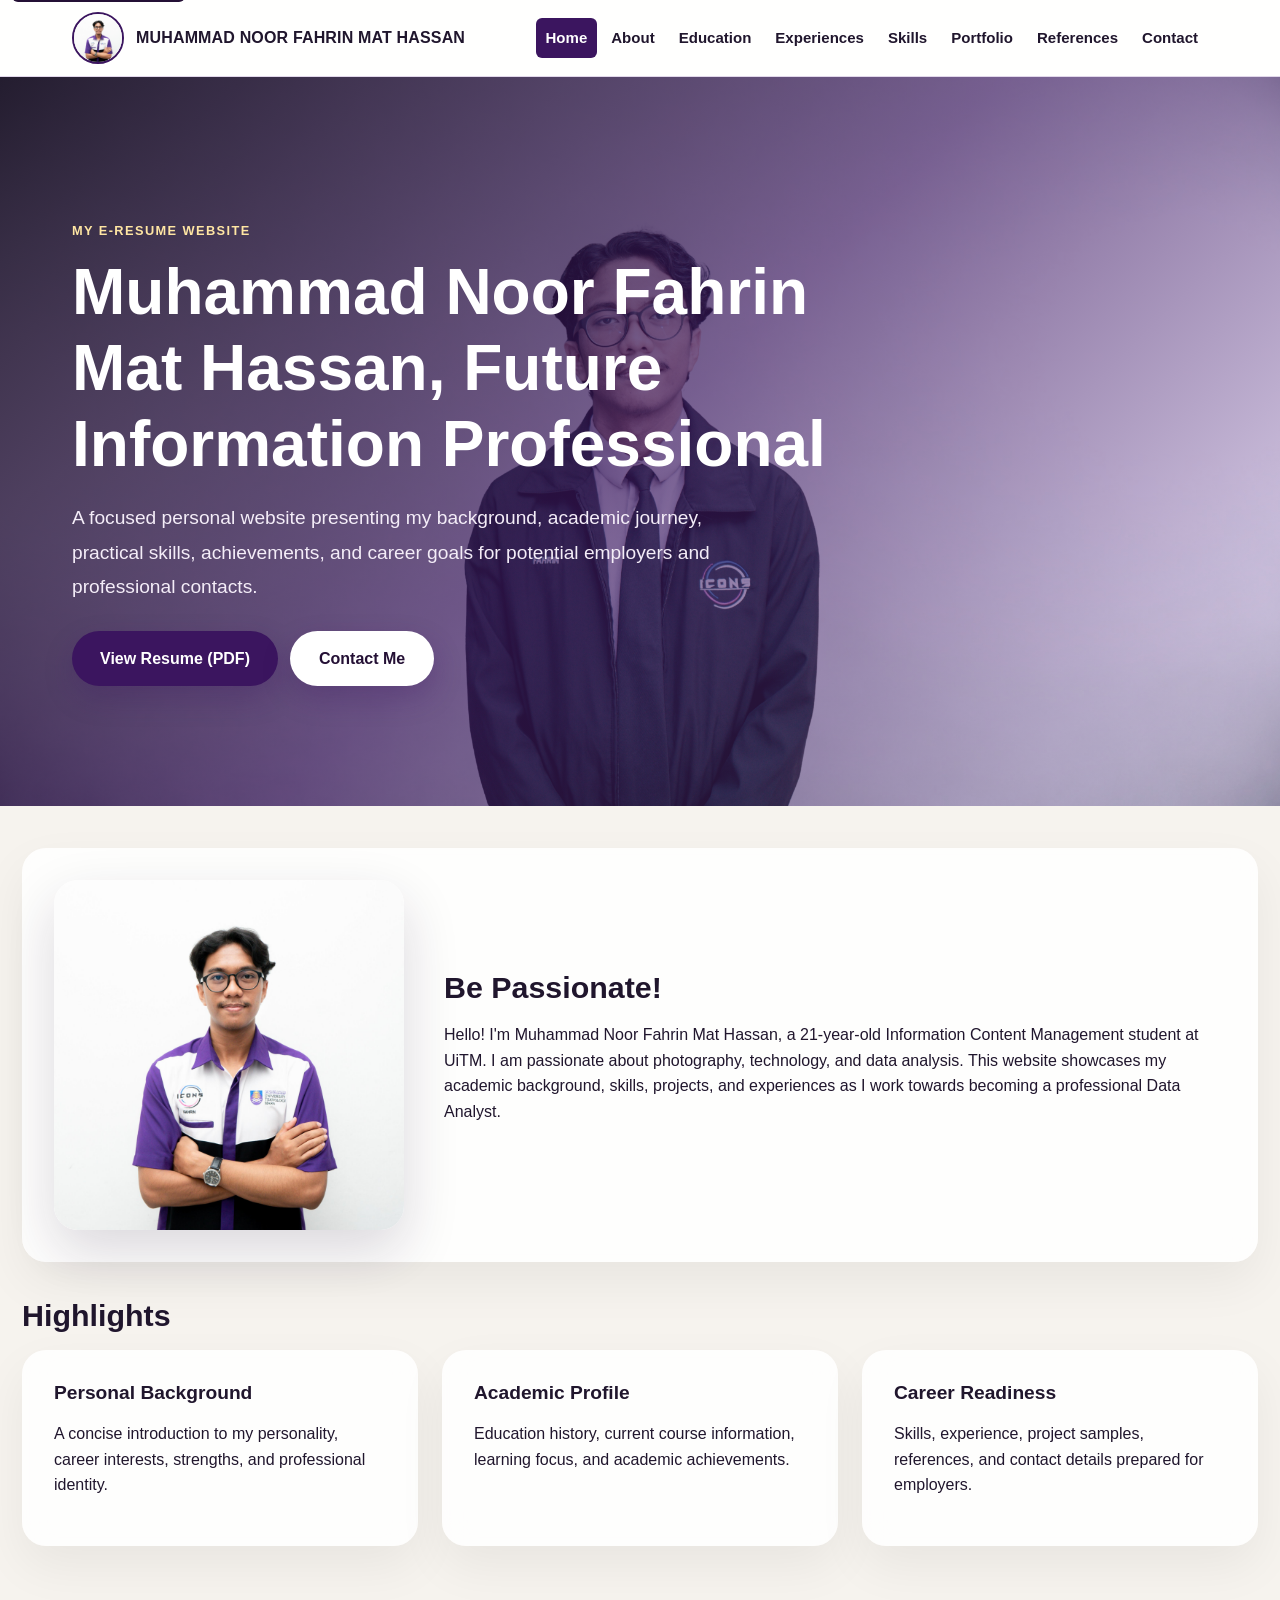
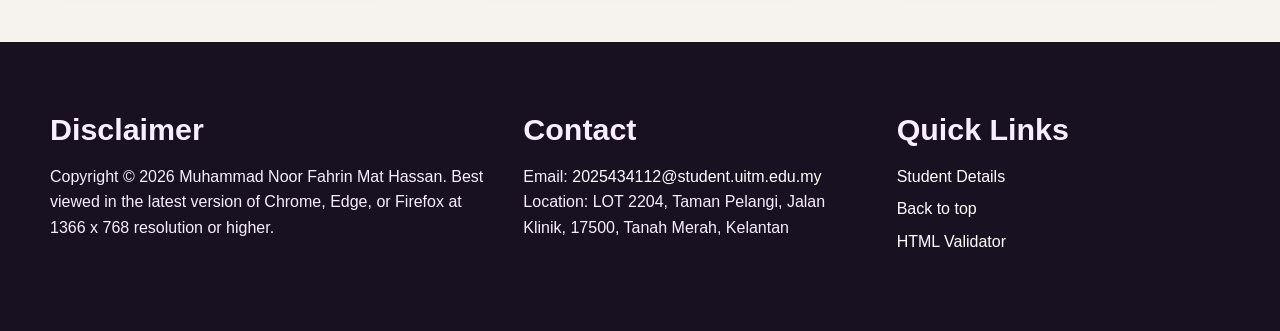
==== index.html @ f00fff51 "Add files via upload" ====
﻿<!DOCTYPE html>
<html lang="en">
<head>
  <meta charset="utf-8">
  <meta name="viewport" content="width=device-width, initial-scale=1.0">
  <meta name="keywords" content="e-resume, student portfolio, web design, professional resume">
  <meta name="description" content="A professional e-resume website for a student profile, portfolio, education, skills, and contact information.">
  <meta name="author" content="Muhammad Noor Fahrin Mat Hassan">
  <title>Professional E-resume | Home</title>
  <link rel="stylesheet" href="css/style.css">
</head>
<body id="top">
  <a class="skip-link" href="#main">Skip to main content</a>
  <header class="site-header">
    <div class="topbar">
      <a class="brand" href="student.html" aria-label="Open student details page">
        <img src="images/fahrin logo.jpeg" alt="E-resume website logo">
        <span>MUHAMMAD NOOR FAHRIN MAT HASSAN</span>
      </a>
      <button class="nav-toggle" type="button" aria-expanded="false" aria-controls="site-nav">Menu</button>
      <nav class="site-nav" id="site-nav" aria-label="Main navigation">
        <ul>
          <li><a class="active" href="index.html">Home</a></li>
          <li><a href="about.html">About</a></li>
          <li><a href="education.html">Education</a></li>
          <li><a href="experience.html">Experiences</a></li>
          <li><a href="skills.html">Skills</a></li>
          <li><a href="portfolio.html">Portfolio</a></li>
          <li><a href="references.html">References</a></li>
          <li><a href="contact.html">Contact</a></li>
        </ul>
      </nav>
    </div>
  </header>

  <section class="hero" aria-label="Website introduction">
    <div class="hero-content">
      <p class="eyebrow">My E-resume Website</p>
      <h1>Muhammad Noor Fahrin Mat Hassan, Future Information Professional</h1>
      <p class="lead">A focused personal website presenting my background, academic journey, practical skills, achievements, and career goals for potential employers and professional contacts.</p>
      <div class="hero-actions">
        <a class="button" href="PDF/MUHAMMAD NOOR FAHRIN MAT HASSAN Resume.pdf">View Resume (PDF)</a>
        <a class="button secondary" href="contact.html">Contact Me</a>
      </div>
    </div>
  </section>

  <main id="main" class="page-wrap">
    <section class="section profile-panel card">
      <img src="images/fahrin logo.jpeg" alt="Portrait of Muhammad Noor Fahrin Mat Hassan">
      <div>
        <h2>Be Passionate!</h2>
        <p>Hello! I'm Muhammad Noor Fahrin Mat Hassan, a 21-year-old Information Content Management student at UiTM. I am passionate about photography, technology, and data analysis. This website showcases my academic background, skills, projects, and experiences as I work towards becoming a professional Data Analyst.</p>
       
      </div>
    </section>

    <section class="section">
      <h2>Highlights</h2>
      <div class="grid">
        <article class="card feature-card">
          <h3>Personal Background</h3>
          <p>A concise introduction to my personality, career interests, strengths, and professional identity.</p>
        </article>
        <article class="card feature-card">
          <h3>Academic Profile</h3>
          <p>Education history, current course information, learning focus, and academic achievements.</p>
        </article>
        <article class="card feature-card">
          <h3>Career Readiness</h3>
          <p>Skills, experience, project samples, references, and contact details prepared for employers.</p>
        </article>
      </div>
    </section>

  </main>

  <footer class="site-footer">
    <div class="footer-inner">
      <section>
        <h2>Disclaimer</h2>
        <p>Copyright &copy; <span id="year"></span> Muhammad Noor Fahrin Mat Hassan. Best viewed in the latest version of Chrome, Edge, or Firefox at 1366 x 768 resolution or higher.</p>
      </section>
      <section>
        <h2>Contact</h2>
        <p>Email: <a href="mailto:2025434112@student.uitm.edu.my">2025434112@student.uitm.edu.my</a><br>Location: LOT 2204, Taman Pelangi, Jalan Klinik, 17500, Tanah Merah, Kelantan</p>
      </section>
      <section>
        <h2>Quick Links</h2>
        <ul class="footer-links">
          <li><a href="student.html">Student Details</a></li>
          <li><a href="index.html#top">Back to top</a></li>
          <li><a href="https://validator.w3.org/" target="_blank" rel="noopener">HTML Validator</a></li>
        </ul>
      </section>
    </div>
  </footer>
  <button class="back-top" type="button" aria-label="Back to top">Top</button>
  <script src="js/script.js"></script>
</body>
</html>
---- css/style.css ----
﻿:root {
  --ink: #20162d;
  --muted: #6d6278;
  --line: #e2d8eb;
  --paper: #ffffff;
  --page: #f8f4fb;
  --primary: #3b155f;
  --primary-dark: #241035;
  --primary-soft: #efe4f7;
  --accent: #b779ff;
  --gold: #f3c46b;
  --rose: #ffe8ef;
  --shadow: 0 22px 55px rgba(36, 16, 53, .16);
}

* { box-sizing: border-box; }
html { scroll-behavior: smooth; }
body {
  margin: 0;
  color: var(--ink);
  background: var(--page);
  font-family: Arial, Helvetica, sans-serif;
  line-height: 1.6;
}
img { display: block; max-width: 100%; }
a { color: var(--primary); text-decoration: none; }
a:hover, a:focus { text-decoration: underline; }

/* HOME PAGE ANIMATION */

.hero-content {
    animation: slideUp 1s ease-out;
}

@keyframes slideUp {
    from {
        opacity: 0;
        transform: translateY(50px);
    }

    to {
        opacity: 1;
        transform: translateY(0);
    }
}

.profile-panel {
    animation: slideUp 1.3s ease-out;
}

.feature-card {
    animation: slideUp 1.6s ease-out;
}

.skip-link {
  left: 12px;
  position: absolute;
  top: -44px;
  z-index: 20;
  background: var(--primary-dark);
  color: #fff;
  padding: 10px 14px;
  border-radius: 6px;
}
.skip-link:focus { top: 12px; }

.site-header {
  position: sticky;
  top: 0;
  z-index: 10;
  background: rgba(255, 255, 255, .94);
  border-bottom: 1px solid var(--line);
  backdrop-filter: blur(12px);
}
.topbar {
  display: flex;
  align-items: center;
  justify-content: space-between;
  gap: 18px;
  max-width: 1180px;
  margin: 0 auto;
  padding: 12px 22px;
}
.brand {
  display: flex;
  align-items: center;
  gap: 12px;
  color: var(--ink);
  font-weight: 800;
  letter-spacing: .01em;
}
.brand img {
  width: 52px;
  height: 52px;
  border-radius: 50%;
  object-fit: cover;
  border: 2px solid var(--primary);
}
.nav-toggle {
  display: none;
  border: 1px solid var(--line);
  background: #fff;
  color: var(--primary-dark);
  padding: 9px 12px;
  border-radius: 6px;
  font-weight: 800;
}
.site-nav ul {
  display: flex;
  align-items: center;
  flex-wrap: wrap;
  gap: 4px;
  margin: 0;
  padding: 0;
  list-style: none;
}
.site-nav a {
  display: block;
  color: var(--ink);
  padding: 8px 10px;
  border-radius: 6px;
  font-size: .94rem;
  font-weight: 700;
}
.site-nav a:hover,
.site-nav a:focus,
.site-nav .active {
  background: var(--primary);
  color: #fff;
  text-decoration: none;
}

.hero {
  position: relative;
  min-height: 520px;
  background: url("../images/formal.jpg") center 34% / cover no-repeat;
  border-bottom: 1px solid var(--line);
  overflow: hidden;
}
.hero::after {
  content: "";
  position: absolute;
  inset: 0;
  background: linear-gradient(90deg, rgba(21, 9, 32, .88), rgba(59, 21, 95, .66), rgba(59, 21, 95, .16));
}
.hero-content {
  position: relative;
  z-index: 1;
  max-width: 1180px;
  margin: 0 auto;
  padding: 92px 22px 76px;
  color: #fff;
}
.eyebrow {
  display: inline-block;
  margin: 0 0 14px;
  color: #ffe6a3;
  font-weight: 800;
  text-transform: uppercase;
  font-size: .8rem;
  letter-spacing: .11em;
}
h1, h2, h3 { line-height: 1.18; margin-top: 0; }
h1 {
  max-width: 780px;
  margin-bottom: 16px;
  font-size: clamp(2.3rem, 4vw, 4.35rem);
  letter-spacing: 0;
}
h2 { font-size: 1.9rem; margin-bottom: 16px; }
h3 { font-size: 1.2rem; margin-bottom: 8px; }
.lead {
  max-width: 690px;
  color: #f4edf8;
  font-size: 1.12rem;
}
.hero-actions {
  display: flex;
  flex-wrap: wrap;
  gap: 12px;
  margin-top: 26px;
}
.button,
button.button {
  display: inline-flex;
  align-items: center;
  justify-content: center;
  border: 0;
  min-height: 45px;
  padding: 11px 18px;
  border-radius: 6px;
  background: var(--primary);
  color: #fff;
  font-weight: 800;
  cursor: pointer;
  box-shadow: 0 12px 28px rgba(59, 21, 95, .26);
}
.button.secondary {
  background: #fff;
  color: var(--primary-dark);
  border: 1px solid rgba(255, 255, 255, .8);
}
.button:hover,
.button:focus {
  background: var(--primary-dark);
  color: #fff;
  text-decoration: none;
}

.page-wrap {
  max-width: 1180px;
  margin: 0 auto;
  padding: 42px 22px 60px;
}
.section { margin: 0 0 36px; }
.grid {
  display: grid;
  grid-template-columns: repeat(3, minmax(0, 1fr));
  gap: 18px;
}
.grid.two { grid-template-columns: repeat(2, minmax(0, 1fr)); }
.card {
  background: var(--paper);
  border: 1px solid var(--line);
  border-radius: 8px;
  padding: 24px;
  box-shadow: 0 12px 30px rgba(36, 16, 53, .08);
}
.feature-card {
  border-top: 6px solid var(--primary);
  background: linear-gradient(180deg, #fff, #fbf7ff);
}
.profile-panel {
  display: grid;
  grid-template-columns: 280px 1fr;
  gap: 30px;
  align-items: center;
}
.profile-panel img {
  width: 280px;
  aspect-ratio: 1 / 1;
  object-fit: cover;
  object-position: center;
  border-radius: 8px;
  box-shadow: var(--shadow);
}
.meta-list, .clean-list { padding-left: 20px; }
.meta-list li, .clean-list li { margin-bottom: 8px; }
.timeline { display: grid; gap: 16px; }
.timeline article {
  border-left: 5px solid var(--primary);
  padding-left: 18px;
}
.table-wrap {
  overflow-x: auto;
  background: var(--paper);
  border: 1px solid var(--line);
  border-radius: 8px;
}
table { width: 100%; border-collapse: collapse; min-width: 680px; }
caption {
  text-align: left;
  padding: 16px;
  font-weight: 800;
  color: var(--primary-dark);
}
th, td {
  padding: 13px 14px;
  border-top: 1px solid var(--line);
  vertical-align: middle;
  text-align: left;
}
th { background: var(--primary-soft); color: var(--primary-dark); }
.skill-meter { display: grid; gap: 12px; }
.meter {
  background: #eee8f4;
  border-radius: 999px;
  height: 13px;
  overflow: hidden;
}
.meter span { display: block; height: 100%; background: var(--primary); }
.meter .w-65 { width: 65%; }
.meter .w-78 { width: 78%; }
.meter .w-82 { width: 82%; }
.meter .w-86 { width: 86%; }
.gallery {
  display: grid;
  grid-template-columns: repeat(3, minmax(0, 1fr));
  gap: 16px;
}
.thumb {
  min-height: 170px;
  border-radius: 8px;
  border: 1px solid var(--line);
  background: linear-gradient(135deg, var(--primary), #7a3db8);
  display: grid;
  place-items: center;
  padding: 20px;
  text-align: center;
  font-weight: 800;
  color: #fff;
  box-shadow: var(--shadow);
}
.media-box { display: grid; gap: 14px; }
video, audio { width: 100%; }
form { display: grid; gap: 14px; }
label { font-weight: 800; }
input, textarea, select {
  width: 100%;
  min-height: 42px;
  border: 1px solid #d8cae6;
  border-radius: 6px;
  padding: 10px;
  font: inherit;
  background: #fff;
}
textarea { min-height: 120px; resize: vertical; }
.notice {
  background: var(--primary-soft);
  border-left: 6px solid var(--primary);
  padding: 18px;
  border-radius: 8px;
}
.site-footer {
  background: var(--primary-dark);
  color: #f8f0ff;
  padding: 34px 22px;
}
.footer-inner {
  display: grid;
  grid-template-columns: 1.3fr 1fr 1fr;
  gap: 24px;
  max-width: 1180px;
  margin: 0 auto;
}
.site-footer a { color: #fff; }
.footer-links { padding: 0; margin: 0; list-style: none; }
.footer-links li { margin-bottom: 7px; }
.back-top {
  position: fixed;
  right: 18px;
  bottom: 18px;
  display: none;
  width: 46px;
  height: 46px;
  border-radius: 50%;
  background: var(--primary);
  color: #fff;
  border: 0;
  font-weight: 800;
  box-shadow: var(--shadow);
  cursor: pointer;
}
.back-top.show { display: block; }
.student-sheet { max-width: 820px; margin: 0 auto; }
.student-photo {
  width: 220px;
  aspect-ratio: 1 / 1;
  object-fit: cover;
  border-radius: 8px;
  margin-bottom: 22px;
  box-shadow: var(--shadow);
}
@media (max-width: 850px) {
  .nav-toggle { display: inline-flex; }
  .site-nav { display: none; width: 100%; }
  .site-nav.open { display: block; }
  .topbar { flex-wrap: wrap; }
  .site-nav ul { display: grid; grid-template-columns: repeat(2, minmax(0, 1fr)); }
  .profile-panel, .grid, .grid.two, .gallery, .footer-inner { grid-template-columns: 1fr; }
  .profile-panel img { max-width: 280px; }
}
@media (max-width: 520px) {
  .hero { min-height: 480px; background-position: 58% center; }
  .hero-content { padding-top: 54px; padding-bottom: 54px; }
  .site-nav ul { grid-template-columns: 1fr; }
  .brand span { max-width: 220px; font-size: .86rem; }
}

/* =========================
DESIGN V2 - MODERN PORTFOLIO
ADD THIS AT THE BOTTOM
========================= */

body{
background:#f6f3ee;
}

.page-wrap{
max-width:1300px;
}

.hero{
min-height:700px;
border-bottom:none;
}

.hero::after{
background:
linear-gradient(
135deg,
rgba(20,12,32,.90),
rgba(59,21,95,.65),
rgba(183,121,255,.15)
);
}

.hero-content{
padding-top:140px;
padding-bottom:120px;
}

h1{
font-size:clamp(3rem,5vw,5rem);
font-weight:800;
}

.lead{
font-size:1.2rem;
line-height:1.8;
}

/* Modern Cards */

.card{
background:rgba(255,255,255,.85);
backdrop-filter:blur(15px);
border:none;
border-radius:24px;
padding:32px;
box-shadow:
0 20px 50px rgba(0,0,0,.06);
transition:.3s;
}

.card:hover{
transform:translateY(-8px);
}

/* Grid Layout */

.grid{
gap:24px;
}

.grid.two{
grid-template-columns:
1.2fr
1fr;
}

/* About Page */

.profile-panel{
grid-template-columns:
350px
1fr;
gap:40px;
}

.profile-panel img{
width:350px;
border-radius:24px;
}

/* Gallery */

.gallery{
display:grid;
grid-template-columns:
repeat(auto-fit,minmax(280px,1fr));
gap:24px;
}

.thumb{
min-height:240px;
border:none;
border-radius:24px;
overflow:hidden;
background:
linear-gradient(
135deg,
#2b164d,
#7c3aed
);
transition:.3s;
}

.thumb:hover{
transform:
translateY(-8px)
scale(1.02);
}

/* Tables */

.table-wrap{
border:none;
box-shadow:
0 15px 40px rgba(0,0,0,.05);
}

th{
background:#2b164d;
color:white;
}

/* Skills */

.meter{
height:16px;
}

.meter span{
background:
linear-gradient(
90deg,
#7c3aed,
#b779ff
);
}

/* Buttons */

.button{
border-radius:50px;
padding:14px 28px;
}

.button.secondary{
border-radius:50px;
}

/* Footer */

.site-footer{
background:#181122;
padding:70px 22px;
}

.footer-inner{
gap:40px;
}

/* Portfolio CV Button */

.cv-link{
display:inline-block;
margin-top:15px;
padding:12px 22px;
background:#2b164d;
color:white;
border-radius:50px;
font-weight:700;
}

.cv-link:hover{
background:#7c3aed;
text-decoration:none;
}

/* Mobile */

@media (max-width:850px){

.profile-panel{
grid-template-columns:1fr;
}

.profile-panel img{
width:100%;
max-width:320px;
margin:auto;
}

.grid.two{
grid-template-columns:1fr;
}

}

/* =========================
DESIGN V2 - MODERN PORTFOLIO
ADD THIS AT THE BOTTOM
========================= */

body{
background:#f6f3ee;
}

.page-wrap{
max-width:1300px;
}

.hero{
min-height:700px;
border-bottom:none;
}

.hero::after{
background:
linear-gradient(
135deg,
rgba(20,12,32,.90),
rgba(59,21,95,.65),
rgba(183,121,255,.15)
);
}

.hero-content{
padding-top:140px;
padding-bottom:120px;
}

h1{
font-size:clamp(3rem,5vw,5rem);
font-weight:800;
}

.lead{
font-size:1.2rem;
line-height:1.8;
}

/* Modern Cards */

.card{
background:rgba(255,255,255,.85);
backdrop-filter:blur(15px);
border:none;
border-radius:24px;
padding:32px;
box-shadow:
0 20px 50px rgba(0,0,0,.06);
transition:.3s;
}

.card:hover{
transform:translateY(-8px);
}

/* Grid Layout */

.grid{
gap:24px;
}

.grid.two{
grid-template-columns:
1.2fr
1fr;
}

/* About Page */

.profile-panel{
grid-template-columns:
350px
1fr;
gap:40px;
}

.profile-panel img{
width:350px;
border-radius:24px;
}

/* Gallery */

.gallery{
display:grid;
grid-template-columns:
repeat(auto-fit,minmax(280px,1fr));
gap:24px;
}

.thumb{
min-height:240px;
border:none;
border-radius:24px;
overflow:hidden;
background:
linear-gradient(
135deg,
#2b164d,
#7c3aed
);
transition:.3s;
}

.thumb:hover{
transform:
translateY(-8px)
scale(1.02);
}

/* Tables */

.table-wrap{
border:none;
box-shadow:
0 15px 40px rgba(0,0,0,.05);
}

th{
background:#2b164d;
color:white;
}

/* Skills */

.meter{
height:16px;
}

.meter span{
background:
linear-gradient(
90deg,
#7c3aed,
#b779ff
);
}

/* Buttons */

.button{
border-radius:50px;
padding:14px 28px;
}

.button.secondary{
border-radius:50px;
}

/* Footer */

.site-footer{
background:#181122;
padding:70px 22px;
}

.footer-inner{
gap:40px;
}

/* Portfolio CV Button */

.cv-link{
display:inline-block;
margin-top:15px;
padding:12px 22px;
background:#2b164d;
color:white;
border-radius:50px;
font-weight:700;
}

.cv-link:hover{
background:#7c3aed;
text-decoration:none;
}

/* Mobile */

@media (max-width:850px){

.profile-panel{
grid-template-columns:1fr;
}

.profile-panel img{
width:100%;
max-width:320px;
margin:auto;
}

.grid.two{
grid-template-columns:1fr;
}

}

.timeline{
  position:relative;
  padding-left:35px;
}

.timeline::before{
  content:"";
  position:absolute;
  left:10px;
  top:0;
  bottom:0;
  width:4px;
  background:var(--primary);
}

.timeline article{
  position:relative;
  margin-bottom:30px;
  padding-left:20px;
}

.timeline article::before{
  content:"";
  position:absolute;
  left:-32px;
  top:8px;
  width:16px;
  height:16px;
  border-radius:50%;
  background:var(--gold);
}

/* ===== PAGE HERO ===== */

.page-hero{
min-height:380px;
border-radius:24px;
overflow:hidden;
margin-bottom:35px;

background:
linear-gradient(
rgba(22,14,35,.72),
rgba(22,14,35,.72)
),
url("../images/formal.jpg");

background-size:cover;
background-position:center;

display:flex;
align-items:center;
}

.page-hero-content{
padding:50px;
color:white;
max-width:700px;
}

.hero-label{
color:#f3c46b;
text-transform:uppercase;
font-weight:700;
letter-spacing:2px;
margin-bottom:10px;
}

.page-hero h1{
font-size:3rem;
margin-bottom:15px;
}

.page-hero p{
font-size:1.1rem;
line-height:1.8;
}

@media (max-width:768px){

.page-hero{
min-height:280px;
}

.page-hero-content{
padding:30px;
}

.page-hero h1{
font-size:2rem;
}

}


.experience-image{
  width:100%;
  max-width:700px;
  margin-top:20px;

  border-radius:20px;

  object-fit:cover;

  box-shadow:
  0 15px 35px rgba(0,0,0,.12);

  transition:.3s;
}

.experience-image:hover{
  transform:translateY(-5px);
  box-shadow:
  0 25px 50px rgba(0,0,0,.18);
}

.edu-gallery{
  display:flex;
  gap:15px;
  margin-top:18px;
  flex-wrap:wrap;
}

.edu-gallery img{
  width:220px;
  height:140px;

  object-fit:cover;

  border-radius:16px;

  box-shadow:
  0 8px 20px rgba(0,0,0,.12);

  transition:.3s;
}

.edu-gallery img:hover{
  transform:translateY(-4px);
  box-shadow:
  0 15px 30px rgba(0,0,0,.18);
}

html{
  scroll-behavior:smooth;
}

/* =================================
   SKILLS ICONS
================================= */

.skill-label{
    display:flex;
    align-items:center;
    gap:10px;
    margin-bottom:12px;
    font-weight:600;
}

.skill-label img{
    width:28px;
    height:28px;
    object-fit:contain;
}

/* =================================
   SKILL METERS ALIGNMENT
================================= */

.skill-label .meter{
    flex:1;
    margin-left:15px;
}

/* =================================
   REFERENCE TABLE CARDS
================================= */

.table-wrap{
    margin-bottom:50px;
    background:#fff;
    padding:20px;
    border-radius:20px;
    box-shadow:0 8px 20px rgba(0,0,0,.08);
}

/* ===========================
   STUDENT DETAILS COVER
=========================== */

.student-cover{
    background:
        linear-gradient(
            rgba(0,0,0,0.45),
            rgba(0,0,0,0.45)
        ),
        url("../images/formal.jpg");

    background-size:cover;
    background-position:center;
}

.student-cover .eyebrow,
.student-cover h1{
    color:white;
}


.student-cover .eyebrow,
.student-cover h1{
    color:white;
}

/* ==========================
   LEADERSHIP EXPERIENCE SHOWCASE
========================== */

.experience-showcase{
    margin:40px 0;
}

.showcase-card{
    display:flex;
    align-items:center;
    gap:30px;

    background:#fff;

    padding:25px;

    border-radius:20px;

    box-shadow:0 10px 25px rgba(0,0,0,.08);
}

.showcase-card.reverse{
    flex-direction:row-reverse;
}

.showcase-image{
    flex:1;
}

.showcase-image img{
    width:100%;
    height:250px;

    object-fit:cover;

    border-radius:15px;
}

.showcase-content{
    flex:2;
}

.showcase-content h2{
    margin-bottom:10px;
}

.showcase-content h3{
    color:#4F46E5;
    margin-bottom:15px;
}

/* ==========================
   CONTACT SOCIAL CARDS
========================== */

.social-grid{
    display:grid;
    grid-template-columns:repeat(3,1fr);
    gap:20px;
    margin-top:20px;
}

.social-card{
    background:#fff;
    padding:30px;
    text-align:center;
    border-radius:20px;
    text-decoration:none;
    color:#111;

    box-shadow:0 10px 25px rgba(0,0,0,.08);

    transition:.3s;
}

.social-card:hover{
    transform:translateY(-8px);

    box-shadow:0 15px 30px rgba(79,70,229,.25);
}

.social-card h3{
    margin:10px 0;
}

/* ==========================
   SOCIAL MEDIA ICONS
========================== */

.social-icon{
    width:70px;
    height:70px;

    object-fit:contain;

    display:block;

    margin:0 auto 15px auto;
}

.social-card:hover .social-icon{
    transform:scale(1.1);
}

.social-card{
    background:#fff;
    padding:30px;

    display:flex;
    flex-direction:column;
    align-items:center;
    justify-content:center;

    text-align:center;

    border-radius:20px;
}

/* ==========================
   CONTACT PAGE BANNER
========================== */

.small-banner{
    background:
        linear-gradient(
            rgba(0,0,0,0.55),
            rgba(0,0,0,0.55)
        ),
        url("../images/formal.jpg");

    background-size:cover;
    background-position:center;

    height:300px;

    border-radius:25px;

    margin:30px auto;

    display:flex;
    align-items:center;
}

.small-banner .hero-content{
    color:white;
    padding:50px;
}

.small-banner .hero-content h1{
    color:white;
    font-size:4rem;
    margin-bottom:15px;
}

.small-banner .eyebrow{
    color:#f7c948;
    font-weight:bold;
    letter-spacing:2px;
    text-transform:uppercase;
}

/* =================================
   IMAGE HOVER EFFECT
   Education & Skills Images
================================= */

.edu-gallery img,
.showcase-image img{
    transition:0.3s;
    cursor:pointer;
}

.edu-gallery img:hover,
.showcase-image img:hover{
    transform:scale(1.05);
}

/* ==========================
   IMAGE POPUP MODAL
========================== */

.modal{
    display:none;
    position:fixed;
    z-index:9999;
    left:0;
    top:0;
    width:100%;
    height:100%;
    background:rgba(0,0,0,0.9);
}

.modal-content{
    display:block;
    margin:auto;
    max-width:90%;
    max-height:90%;
    margin-top:40px;
}

.close{
    position:absolute;
    top:20px;
    right:35px;
    color:white;
    font-size:40px;
    font-weight:bold;
    cursor:pointer;
}

.popup-img{
    cursor:pointer;
    transition:0.3s;
}

.popup-img:hover{
    transform:scale(1.05);
}
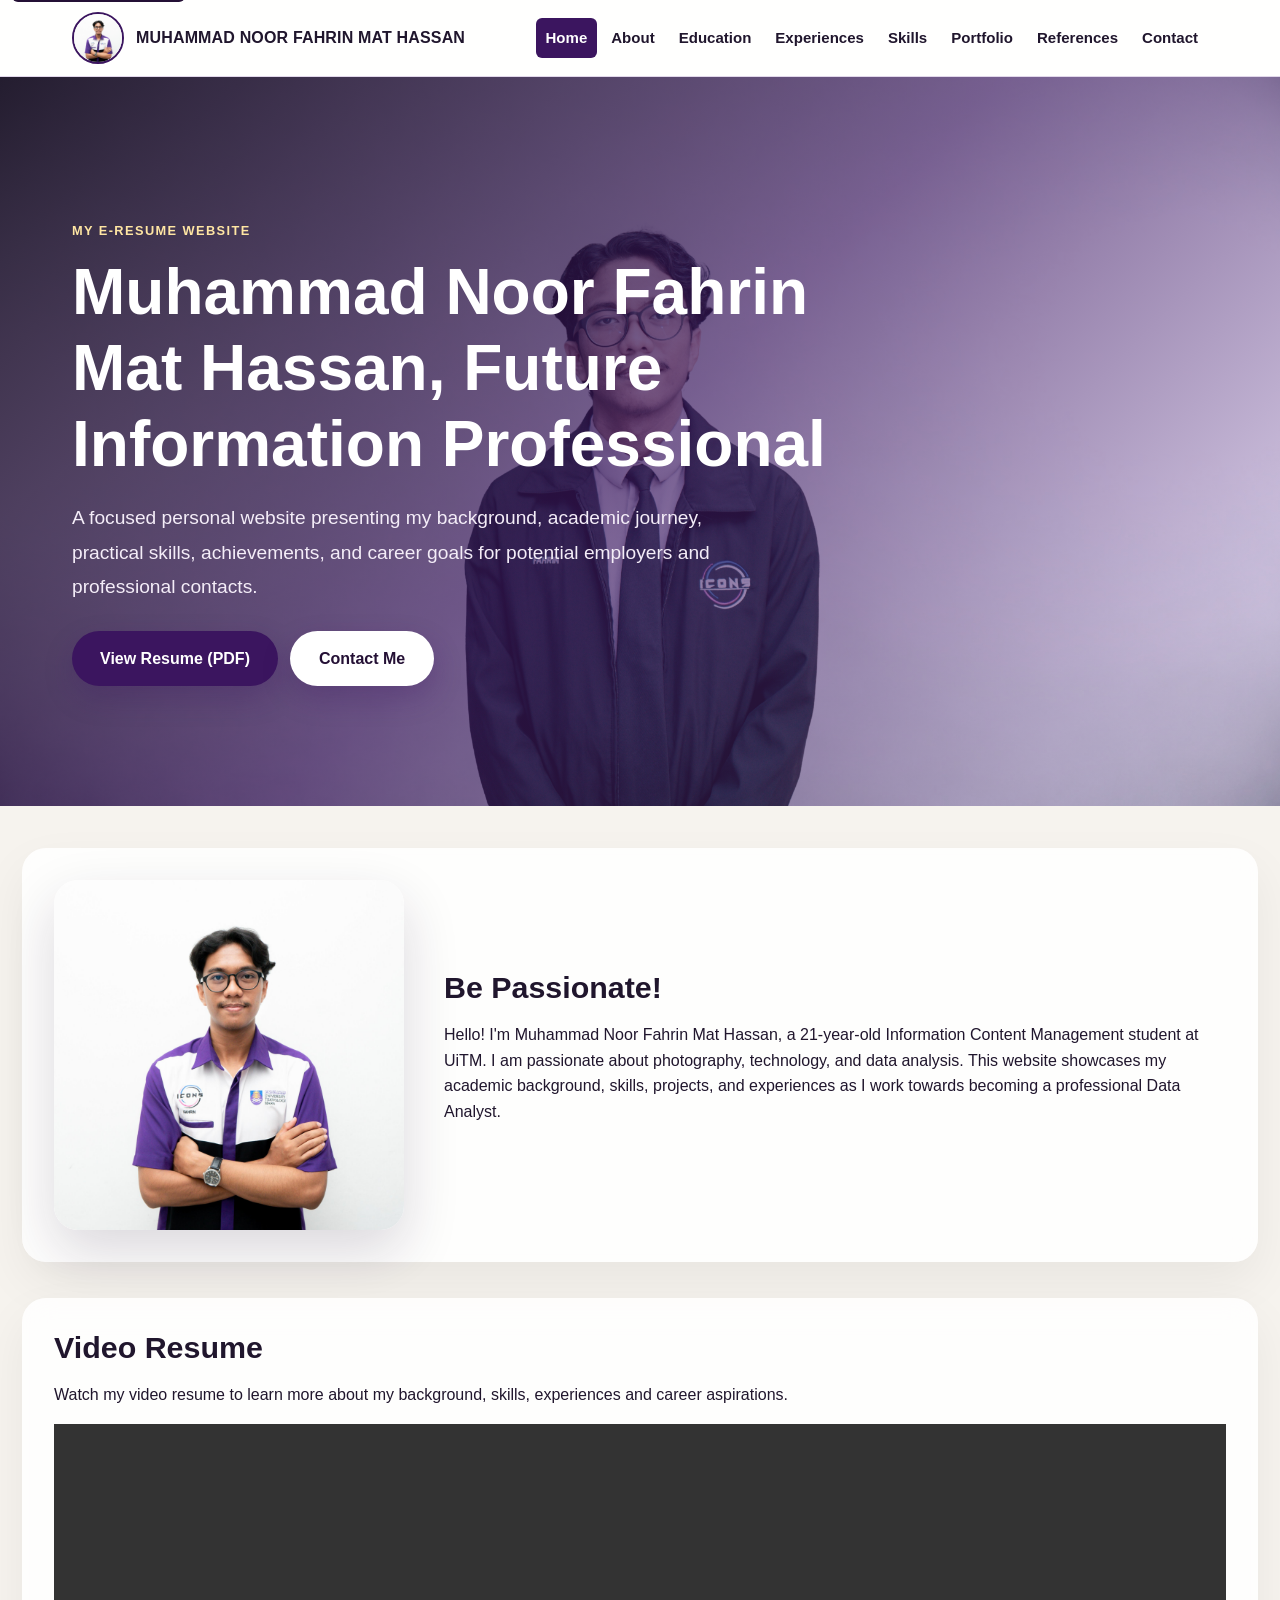
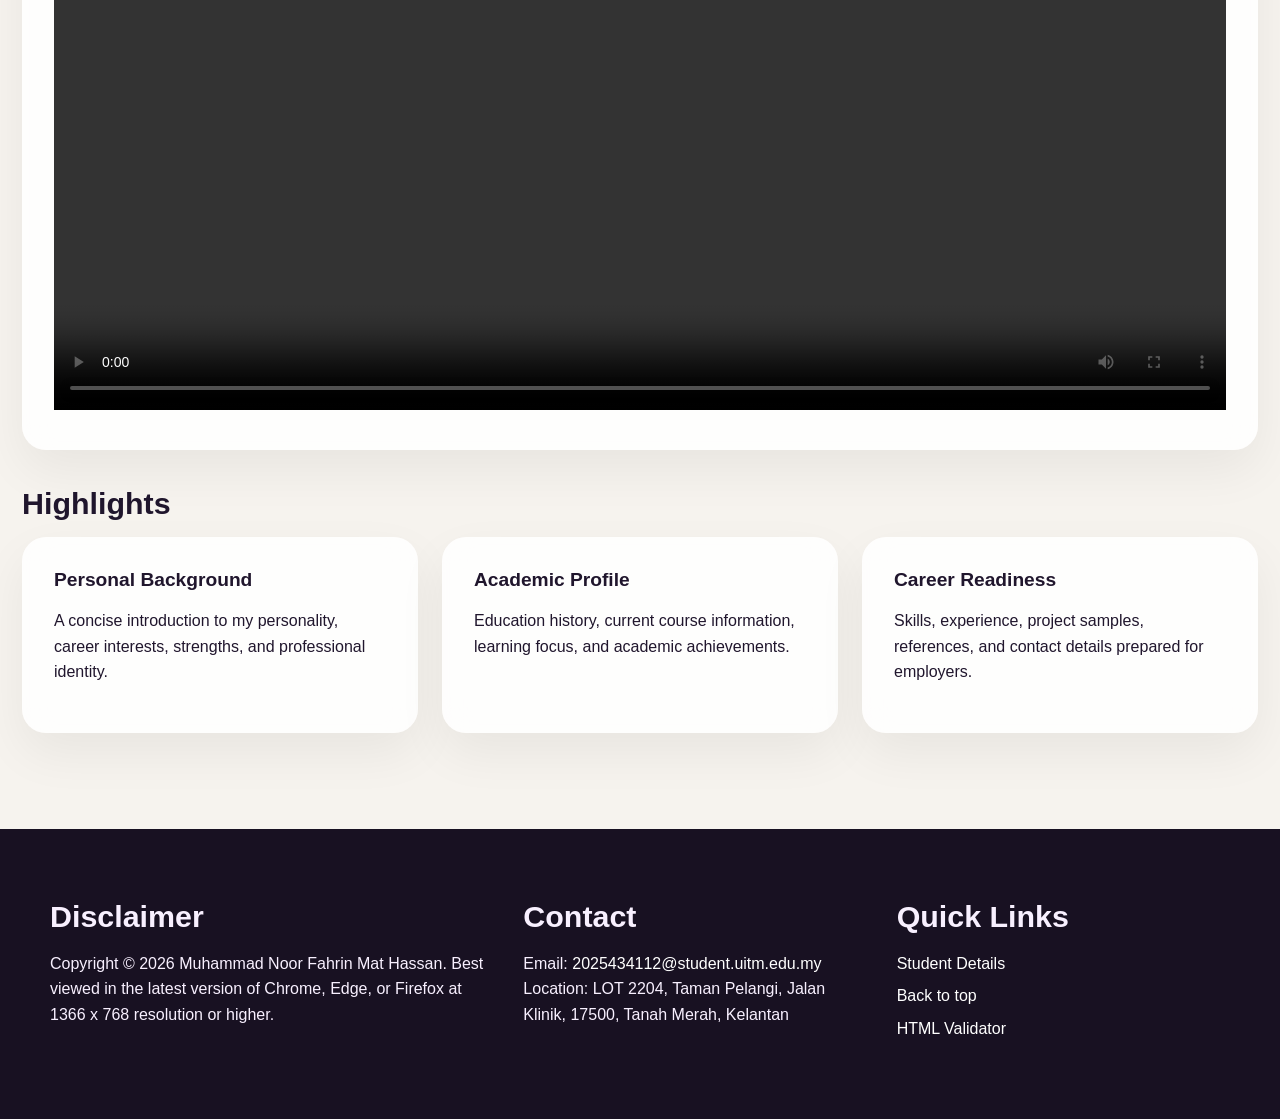
==== commit 7b5a883d: "Update index.html" ====
--- a/index.html
+++ b/index.html
@@ -39,7 +39,7 @@
       <h1>Muhammad Noor Fahrin Mat Hassan, Future Information Professional</h1>
       <p class="lead">A focused personal website presenting my background, academic journey, practical skills, achievements, and career goals for potential employers and professional contacts.</p>
       <div class="hero-actions">
-        <a class="button" href="PDF/MUHAMMAD NOOR FAHRIN MAT HASSAN Resume.pdf">View Resume (PDF)</a>
+        <a class="button" href="pdf/MUHAMMAD NOOR FAHRIN MAT HASSAN Resume.pdf">View Resume (PDF)</a>
         <a class="button secondary" href="contact.html">Contact Me</a>
       </div>
     </div>
@@ -54,6 +54,21 @@
        
       </div>
     </section>
+
+     <section class="section card">
+
+    <h2>Video Resume</h2>
+
+    <p>
+        Watch my video resume to learn more about my background,
+        skills, experiences and career aspirations.
+    </p>
+
+   <video class="video-resume" controls>
+    <source src="videos/rin video resume.mp4" type="video/mp4">
+</video>
+
+</section>
 
     <section class="section">
       <h2>Highlights</h2>
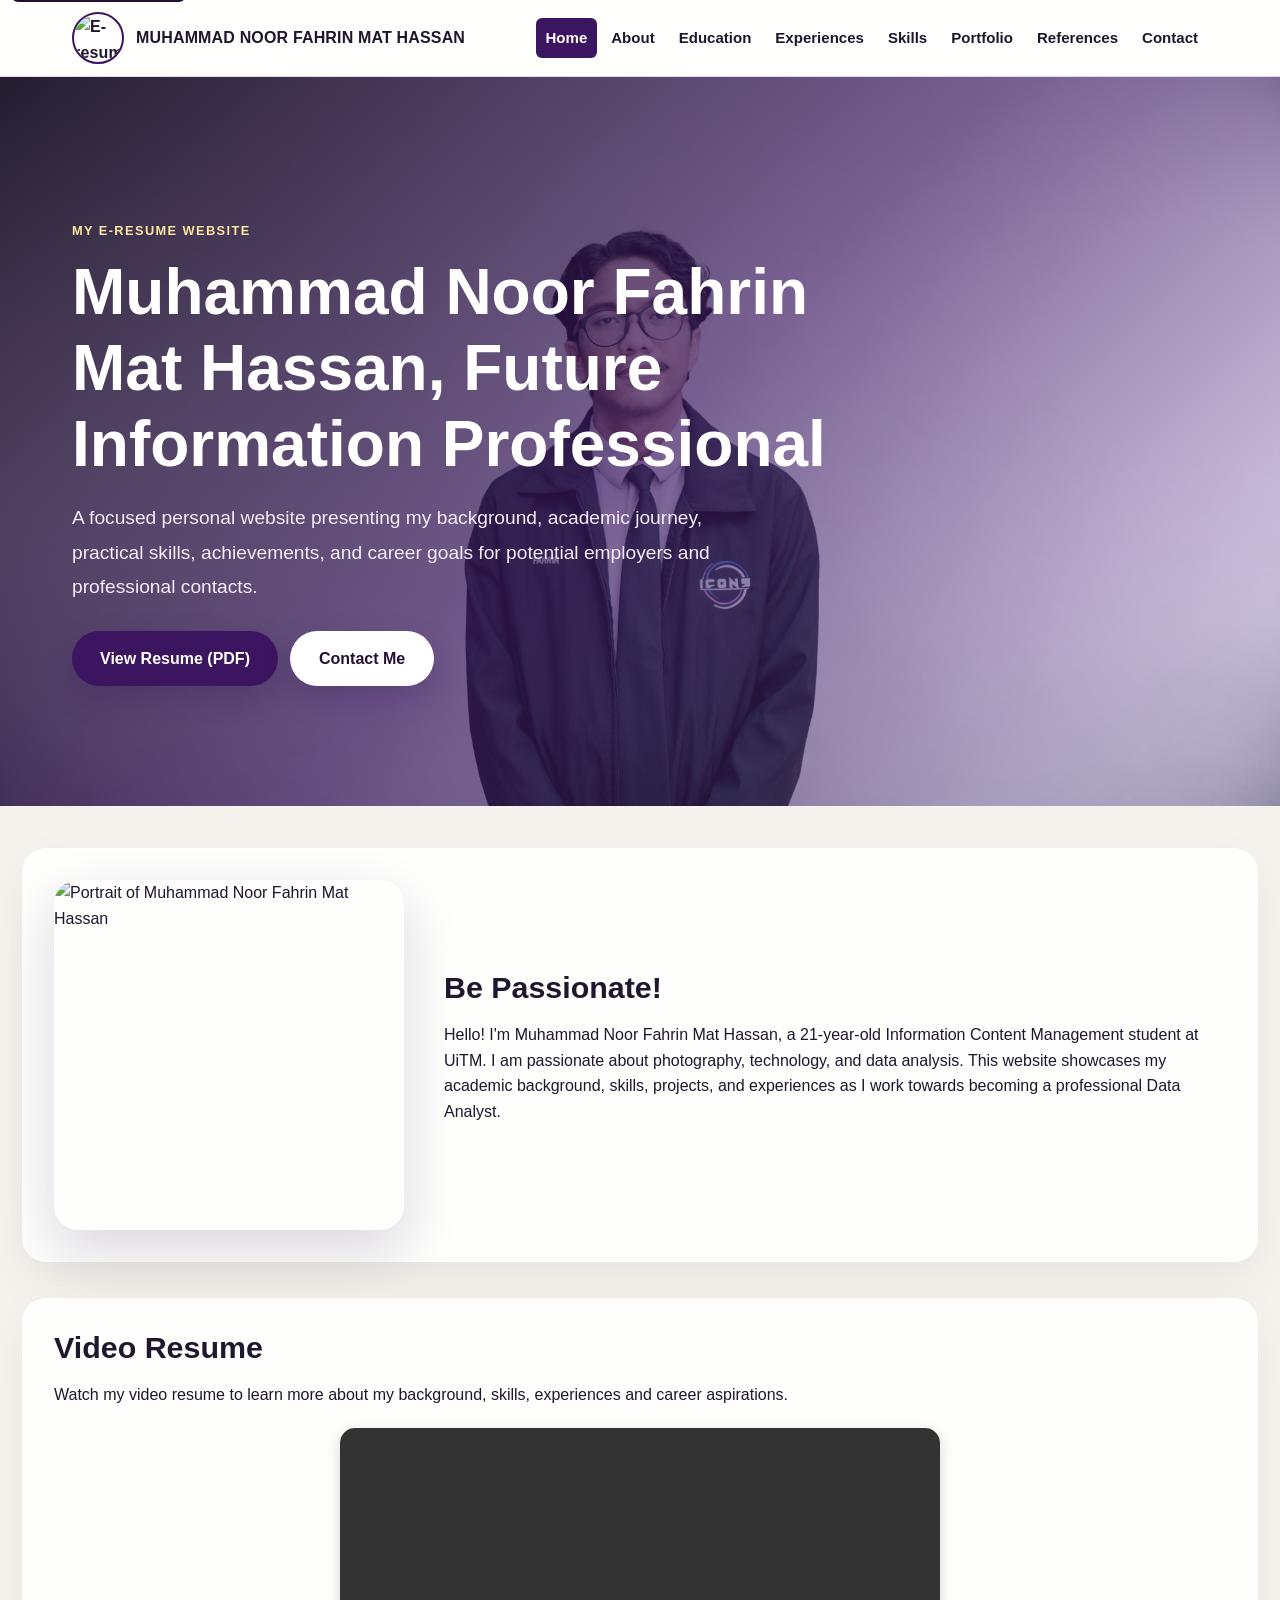
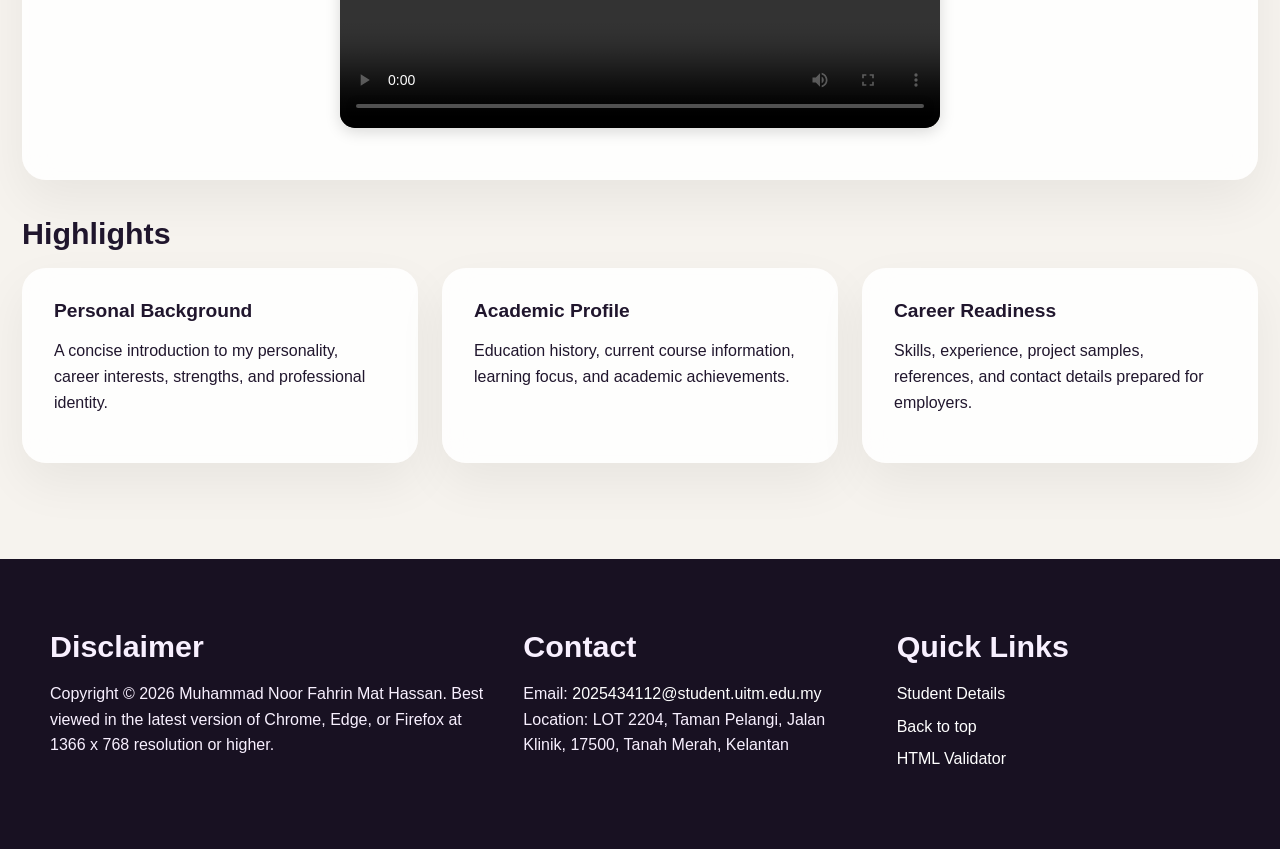
==== commit 18d54572: "Update index.html" ====
--- a/index.html
+++ b/index.html
@@ -1,4 +1,4 @@
-﻿<!DOCTYPE html>
+<!DOCTYPE html>
 <html lang="en">
 <head>
   <meta charset="utf-8">
@@ -14,7 +14,7 @@
   <header class="site-header">
     <div class="topbar">
       <a class="brand" href="student.html" aria-label="Open student details page">
-        <img src="images/fahrin logo.jpeg" alt="E-resume website logo">
+        <img src="images/fahrin_logo.jpeg" alt="E-resume website logo">
         <span>MUHAMMAD NOOR FAHRIN MAT HASSAN</span>
       </a>
       <button class="nav-toggle" type="button" aria-expanded="false" aria-controls="site-nav">Menu</button>
@@ -39,7 +39,7 @@
       <h1>Muhammad Noor Fahrin Mat Hassan, Future Information Professional</h1>
       <p class="lead">A focused personal website presenting my background, academic journey, practical skills, achievements, and career goals for potential employers and professional contacts.</p>
       <div class="hero-actions">
-        <a class="button" href="pdf/MUHAMMAD NOOR FAHRIN MAT HASSAN Resume.pdf">View Resume (PDF)</a>
+        <a class="button" href="pdf/MUHAMMAD_NOOR_FAHRIN_MAT_HASSAN_Resume.pdf">View Resume (PDF)</a>
         <a class="button secondary" href="contact.html">Contact Me</a>
       </div>
     </div>
@@ -47,7 +47,7 @@
 
   <main id="main" class="page-wrap">
     <section class="section profile-panel card">
-      <img src="images/fahrin logo.jpeg" alt="Portrait of Muhammad Noor Fahrin Mat Hassan">
+      <img src="images/fahrin_logo.jpeg" alt="Portrait of Muhammad Noor Fahrin Mat Hassan">
       <div>
         <h2>Be Passionate!</h2>
         <p>Hello! I'm Muhammad Noor Fahrin Mat Hassan, a 21-year-old Information Content Management student at UiTM. I am passionate about photography, technology, and data analysis. This website showcases my academic background, skills, projects, and experiences as I work towards becoming a professional Data Analyst.</p>
@@ -55,7 +55,7 @@
       </div>
     </section>
 
-     <section class="section card">
+    <section class="section card">
 
     <h2>Video Resume</h2>
 
@@ -65,7 +65,7 @@
     </p>
 
    <video class="video-resume" controls>
-    <source src="videos/rin video resume.mp4" type="video/mp4">
+    <source src="videos/IMS458_FAHRIN_RESUME.mp4" type="video/mp4">
 </video>
 
 </section>
--- a/css/style.css
+++ b/css/style.css
@@ -1212,4 +1212,25 @@
 
 .popup-img:hover{
     transform:scale(1.05);
-}+}
+
+/* =================================
+   VIDEO RESUME
+================================= */
+
+.video-resume{
+    width:100%;
+    max-width:600px;
+    height:auto;
+
+    display:block;
+    margin:20px auto;
+
+    border-radius:15px;
+
+    box-shadow:0 4px 15px rgba(0,0,0,0.15);
+}
+
+.video-section{
+    text-align:left;
+}
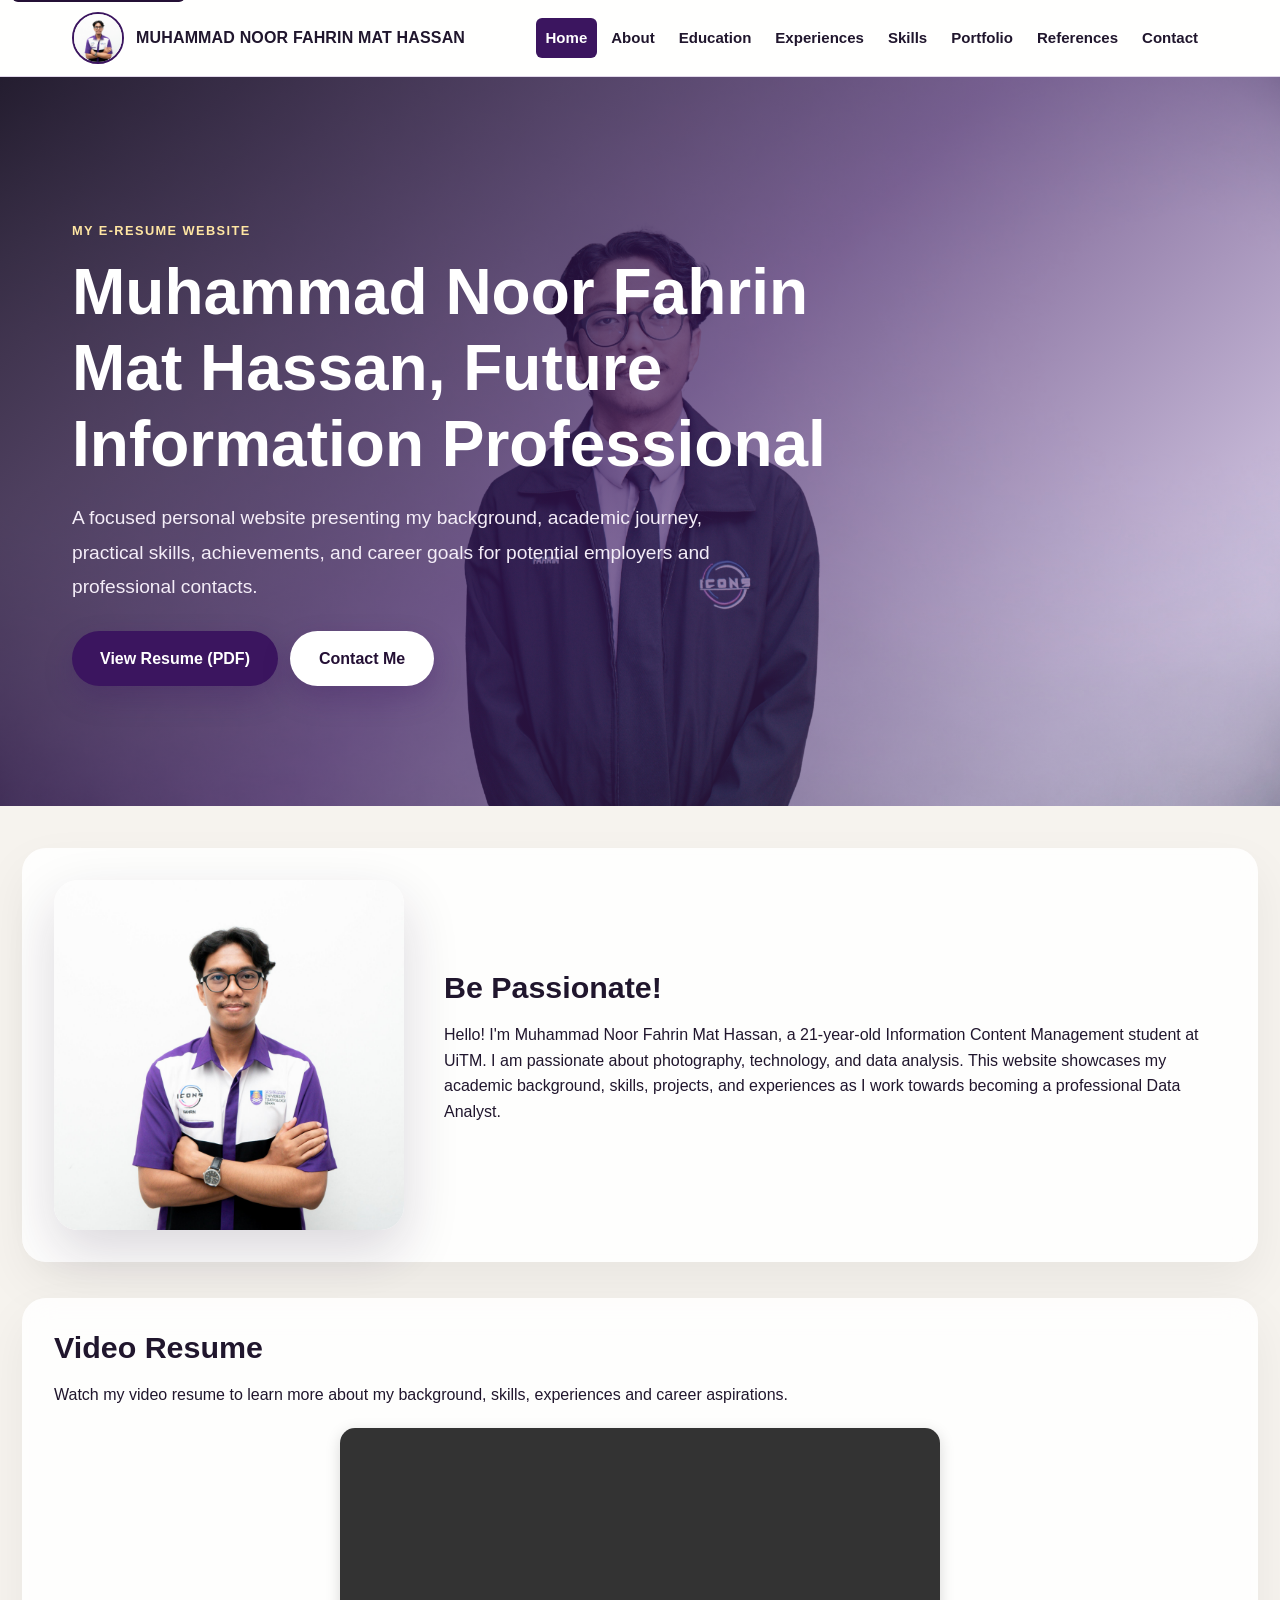
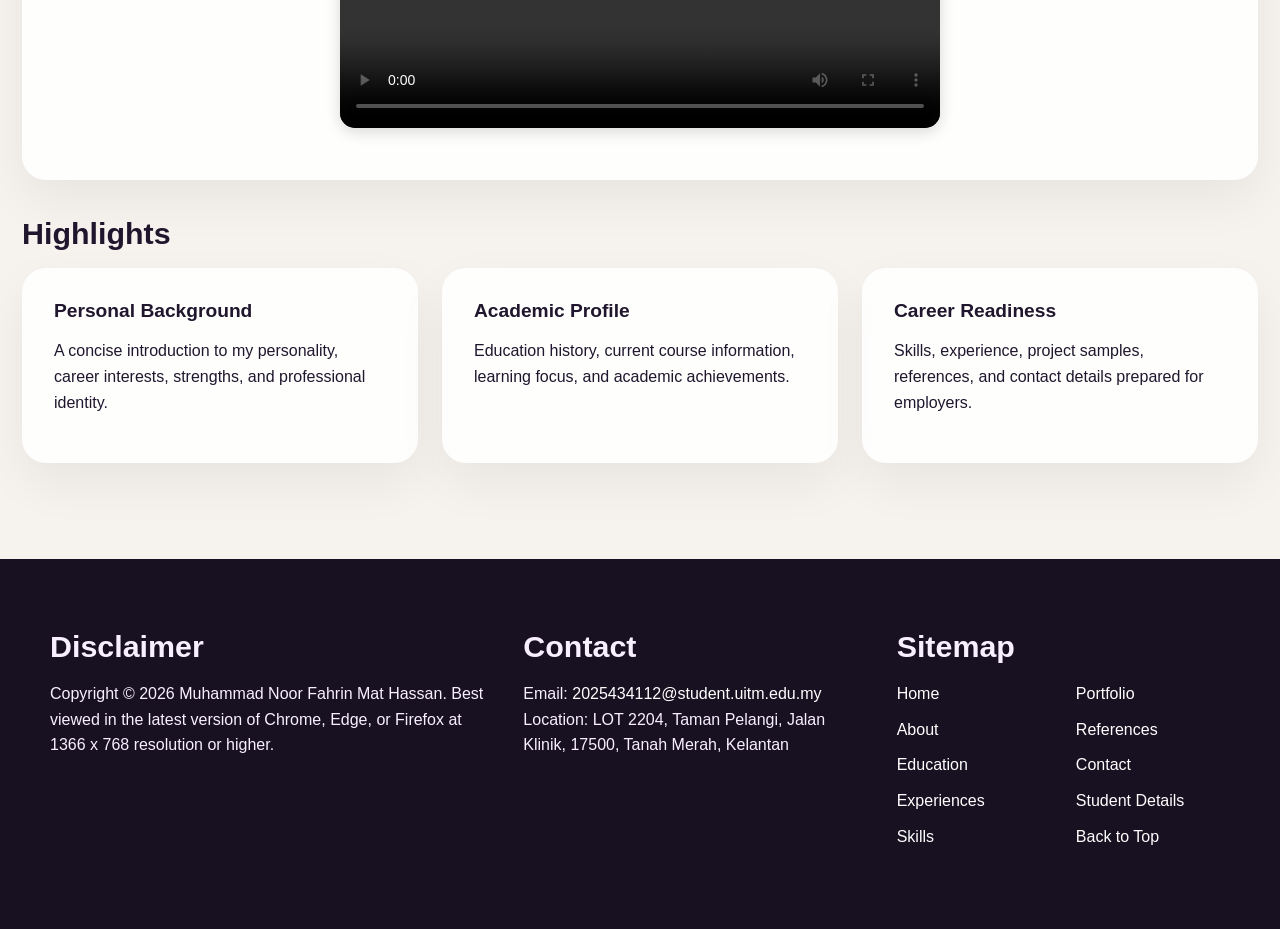
==== commit d38411f7: "Update index.html" ====
--- a/index.html
+++ b/index.html
@@ -96,18 +96,33 @@
         <h2>Disclaimer</h2>
         <p>Copyright &copy; <span id="year"></span> Muhammad Noor Fahrin Mat Hassan. Best viewed in the latest version of Chrome, Edge, or Firefox at 1366 x 768 resolution or higher.</p>
       </section>
-      <section>
+     <section>
         <h2>Contact</h2>
         <p>Email: <a href="mailto:2025434112@student.uitm.edu.my">2025434112@student.uitm.edu.my</a><br>Location: LOT 2204, Taman Pelangi, Jalan Klinik, 17500, Tanah Merah, Kelantan</p>
       </section>
-      <section>
-        <h2>Quick Links</h2>
+     <section>
+    <h2>Sitemap</h2>
+
+    <div class="sitemap-grid">
+
         <ul class="footer-links">
-          <li><a href="student.html">Student Details</a></li>
-          <li><a href="index.html#top">Back to top</a></li>
-          <li><a href="https://validator.w3.org/" target="_blank" rel="noopener">HTML Validator</a></li>
+            <li><a href="index.html">Home</a></li>
+            <li><a href="about.html">About</a></li>
+            <li><a href="education.html">Education</a></li>
+            <li><a href="experience.html">Experiences</a></li>
+            <li><a href="skills.html">Skills</a></li>
         </ul>
-      </section>
+
+        <ul class="footer-links">
+            <li><a href="portfolio.html">Portfolio</a></li>
+            <li><a href="references.html">References</a></li>
+            <li><a href="contact.html">Contact</a></li>
+            <li><a href="student.html">Student Details</a></li>
+            <li><a href="#top">Back to Top</a></li>
+        </ul>
+
+    </div>
+</section>
     </div>
   </footer>
   <button class="back-top" type="button" aria-label="Back to top">Top</button>
--- a/css/style.css
+++ b/css/style.css
@@ -1234,3 +1234,19 @@
 .video-section{
     text-align:left;
 }
+
+.sitemap-grid{
+    display:grid;
+    grid-template-columns:repeat(2,1fr);
+    gap:25px;
+}
+
+.sitemap-grid ul{
+    list-style:none;
+    margin:0;
+    padding:0;
+}
+
+.sitemap-grid li{
+    margin-bottom:10px;
+}
